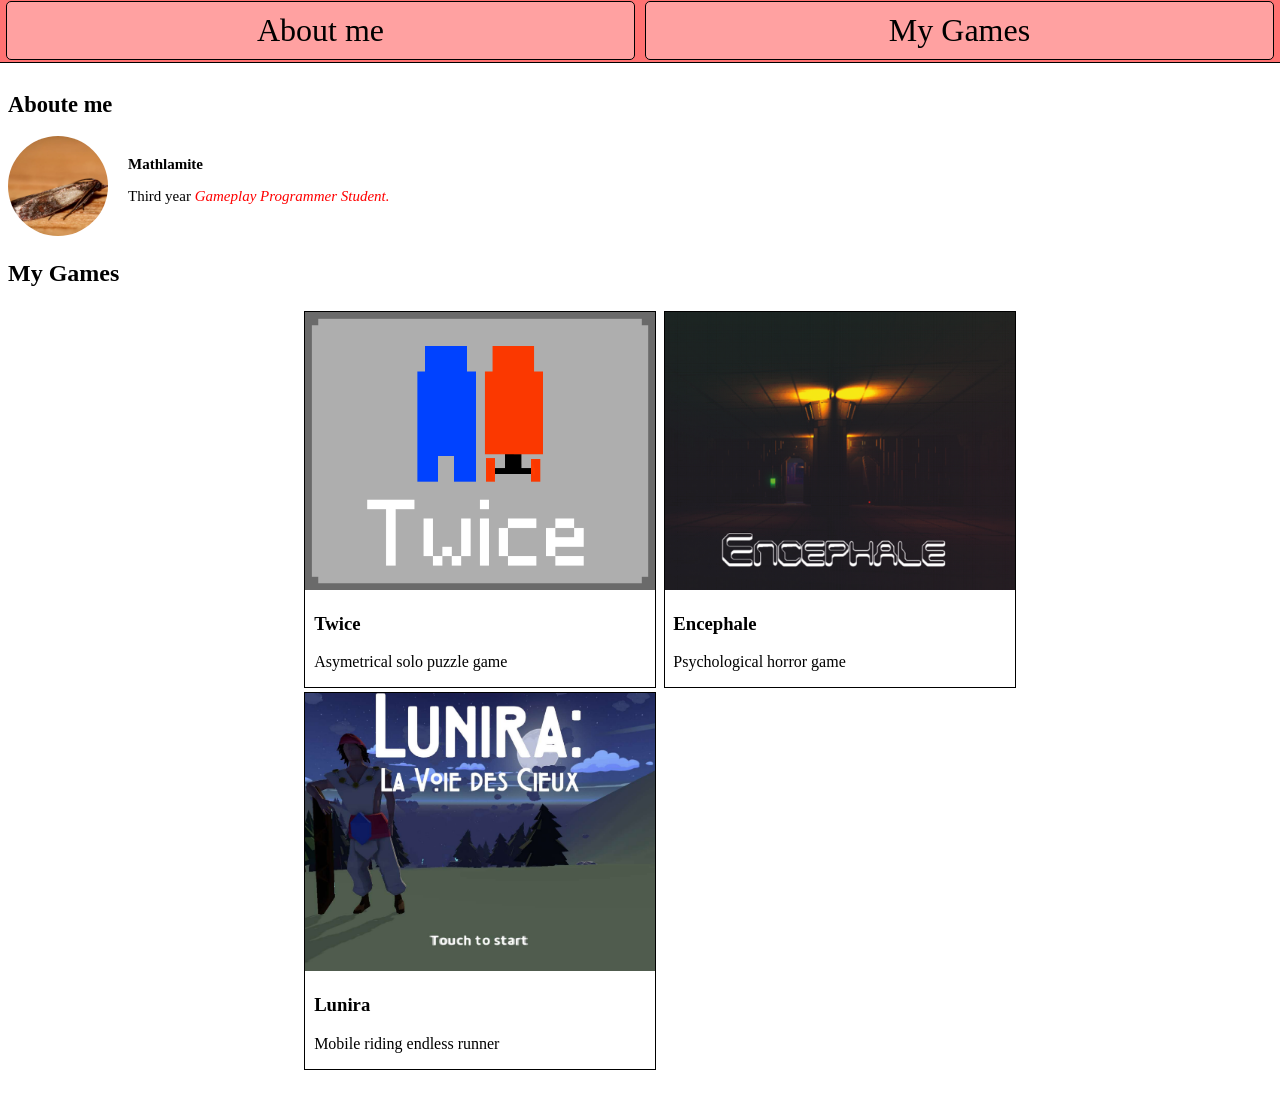
==== HTML/index.html @ 5e0c4f07 "Publish" ====
<!DOCTYPE html>
<html lang="en">
<head>
    <meta charset="UTF-8">
    <meta name="viewport" content="width=device-width, initial-scale=1.0">
    <title>Mathieu Peres</title>
</head>
<body>
    <nav class="menu">
        <ul>
            <li><a href="#section-aboutme">About me</a></li>
            <li><a href="#section-mygames">My Games</a></li>
        </ul>
    </nav>
    
    <nav class="aboutme">
        <h2 id="section-aboutme">Aboute me</h2>
        <img src="Images/pp.png" alt="Profile Picture">
        <p class="username">Mathlamite</p>
        <p>Third year <em>Gameplay Programmer Student.</em></p>    
    </nav>

    <nav class="mygames">
        <h2 id="section-mygames">My Games</h2>
        <ol>
            <ul>
                <li>
                    <img src="Images/Twice.png" alt="Twice">
                    <h3>Twice</h3>
                    <p class="description">Asymetrical solo puzzle game</p>
                </li>
                <li>
                    <img src="Images/Lunira.png" alt="Twice">
                    <h3>Lunira</h3>
                    <p class="description">Mobile riding endless runner</p>
                </li>
            </ul>
            <ul>
                <li>
                    <img src="Images/Encephale.png" alt="Encephale">
                    <h3>Encephale</h3>
                    <p class="description">Psychological horror game</p>
                </li>
            </ul>
        </ol>
    </nav>
</body>
<style>
    .aboutme {
        padding: 20px 0px;
    }
    .menu {
        margin: 0px;
        padding: 0px;
    }
    .menu ul {
        border: 1px solid black;
        list-style: none;
        display: flex;
        padding: 2px;
        background-color: rgb(255, 114, 114);
        margin: -10px;
    }
    .menu li {
        border: 1px solid black;
        border-radius: 5px;
        padding: 10px 20px;
        font-size: xx-large;
        background-color: rgb(255, 161, 161);
        margin: 0px 5px;
        width: 100%;
    }
    .menu li a {
        color: black;
        text-align: center;
        text-decoration: none;
        display: block;
        width: 100%;  
        height: 100%;
        box-sizing: border-box;
    }

    .aboutme img {
        width: 100px;
        border-radius: 50px;
        float: left;
        margin-right: 20px  ;
    }
    .username {
        font-weight: bold; 
        padding-top: 20px;
    }
    .aboutme {
        font-size: 15px;
    }
    em {
        color: red;
    }
    h1 {
        text-align: center;
    }
    .mygames ol {
        display: flex;
        margin-left: 20%;
        margin-right: 20%;
    }
    .mygames ul {
        padding: 0.5%;
        width: 100%;
    }
    .mygames li {
        border: 1px solid black;
        list-style: none;
        margin-bottom: 1%;
    }
    .mygames img {
        width: 100%;
    }
    .mygames p {
        padding-left: 2.5%;
    }
    .mygames h3 {
        padding-left: 2.5%;
        padding-bottom: 0%;
    }
</style>
</html>
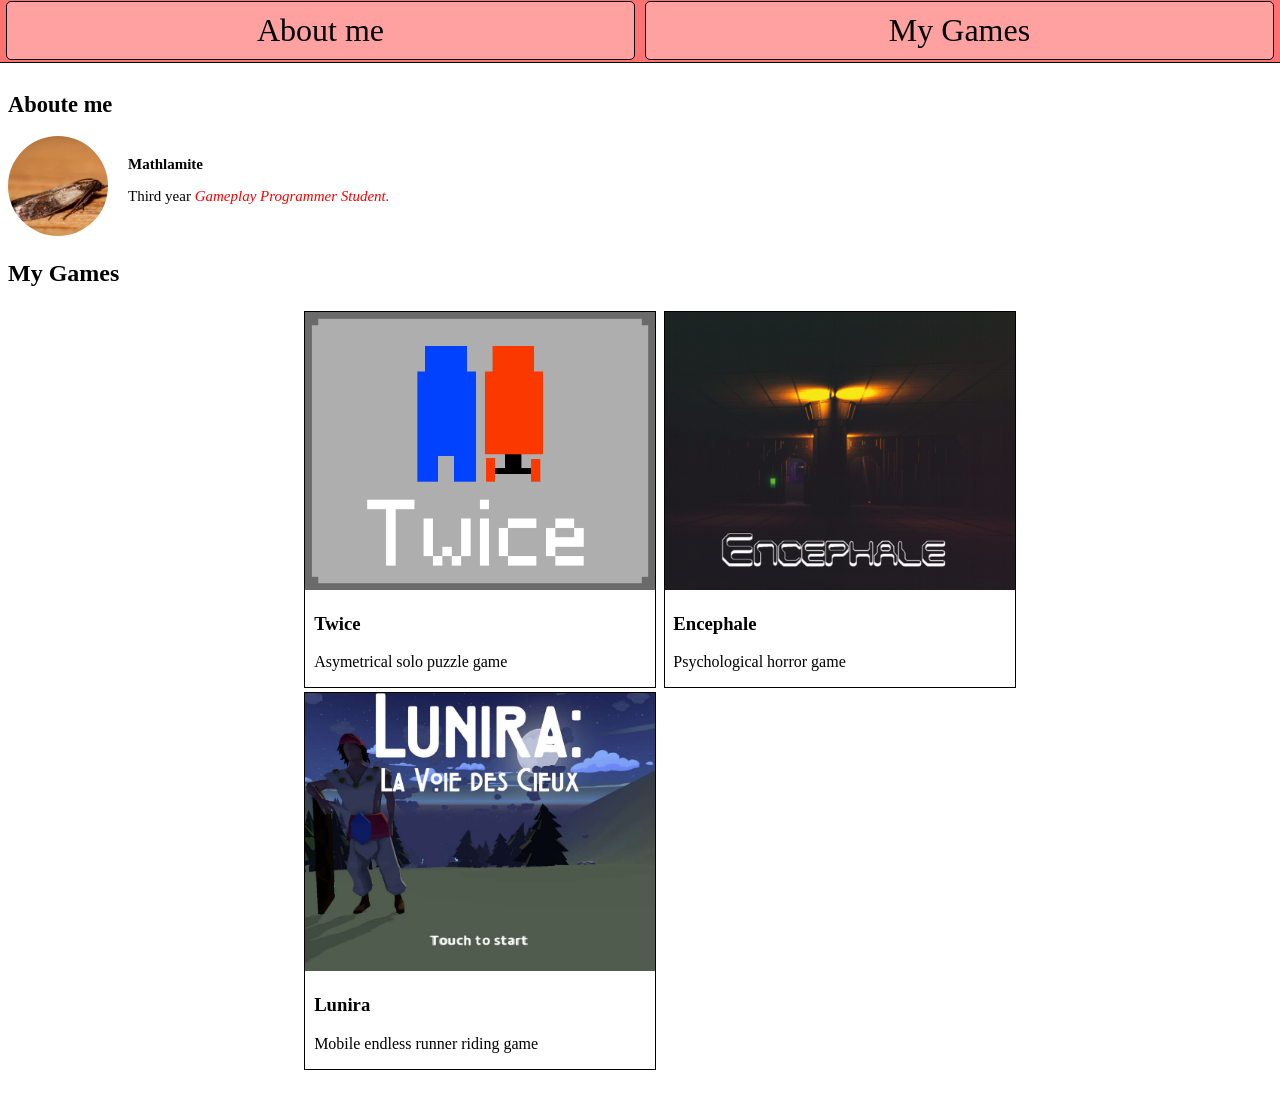
==== commit 6f779617: "changing lunira's description" ====
--- a/HTML/index.html
+++ b/HTML/index.html
@@ -32,7 +32,7 @@
                 <li>
                     <img src="Images/Lunira.png" alt="Twice">
                     <h3>Lunira</h3>
-                    <p class="description">Mobile riding endless runner</p>
+                    <p class="description">Mobile endless runner riding  game</p>
                 </li>
             </ul>
             <ul>
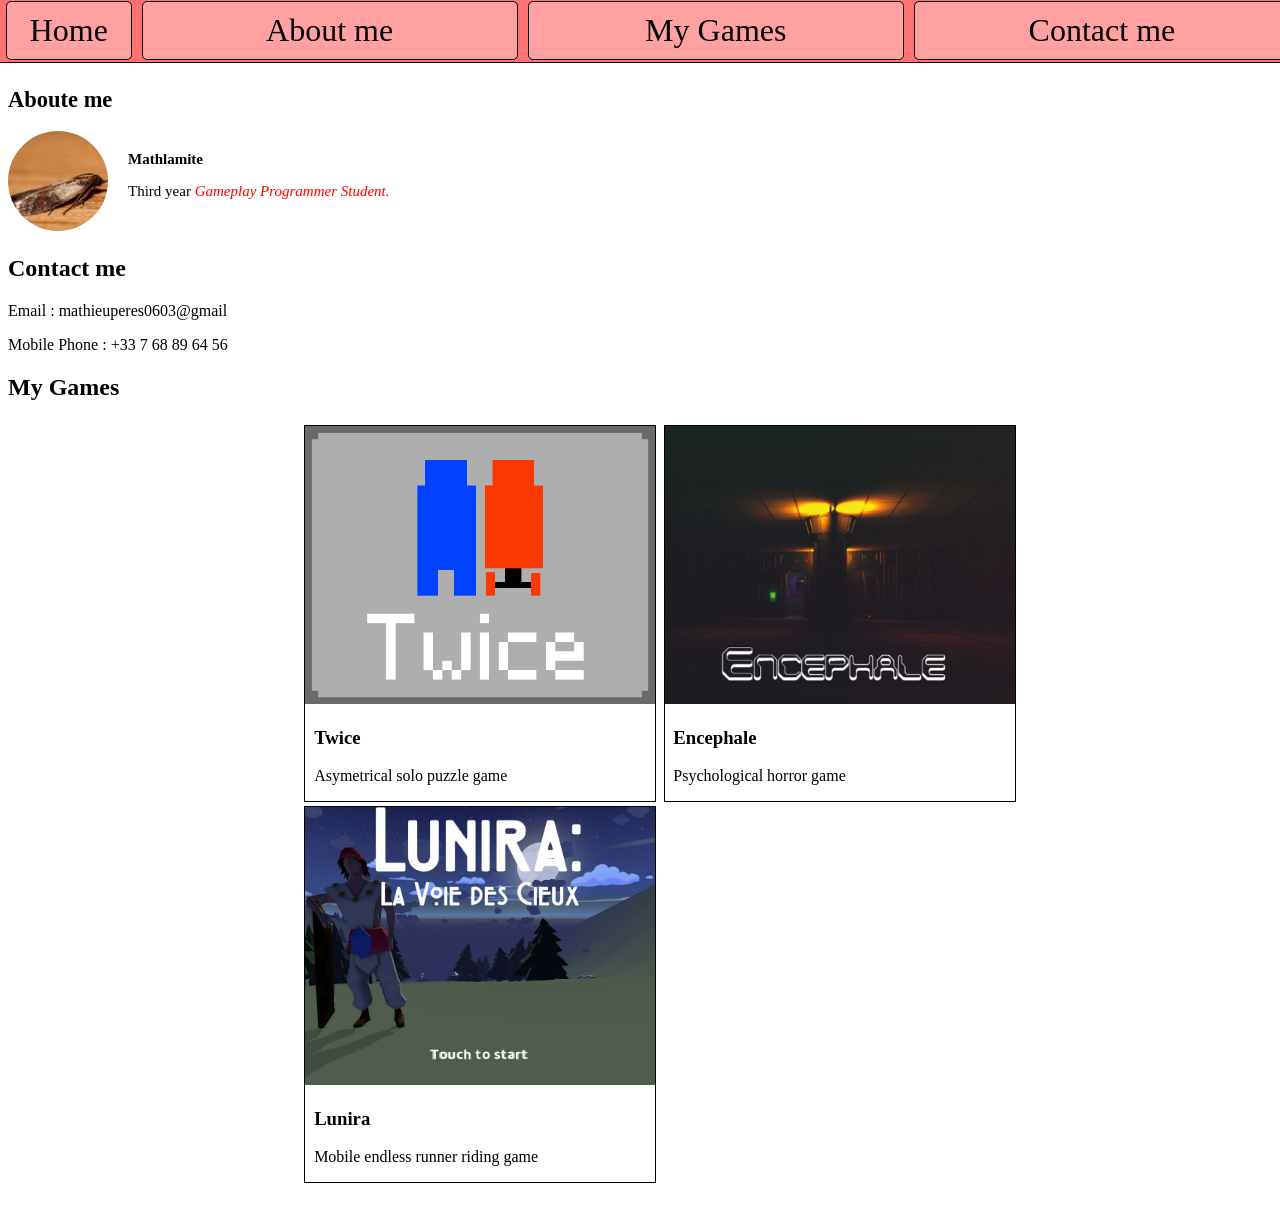
==== commit 75193bb6: "Fixed button bar + contact me" ====
--- a/HTML/index.html
+++ b/HTML/index.html
@@ -7,9 +7,11 @@
 </head>
 <body>
     <nav class="menu">
-        <ul>
-            <li><a href="#section-aboutme">About me</a></li>
-            <li><a href="#section-mygames">My Games</a></li>
+        <ul class="buttons">
+            <li class="homebutton"><a href="#">Home</a></li>
+            <li class="otherbutton"><a href="#section-aboutme">About me</a></li>
+            <li class="otherbutton"><a href="#section-mygames">My Games</a></li>
+            <li class="otherbutton"><a href="#section-contactme">Contact me</a></li>
         </ul>
     </nav>
     
@@ -18,6 +20,12 @@
         <img src="Images/pp.png" alt="Profile Picture">
         <p class="username">Mathlamite</p>
         <p>Third year <em>Gameplay Programmer Student.</em></p>    
+    </nav>
+
+    <nav class="contactme">
+        <h2 id="section-contactme">Contact me</h2>
+        <p>Email : mathieuperes0603@gmail</p>
+        <p>Mobile Phone : +33 7 68 89 64 56</p>
     </nav>
 
     <nav class="mygames">
@@ -49,9 +57,10 @@
     .aboutme {
         padding: 20px 0px;
     }
+
     .menu {
-        margin: 0px;
-        padding: 0px;
+        width: 100%;
+        position: fixed;
     }
     .menu ul {
         border: 1px solid black;
@@ -61,15 +70,25 @@
         background-color: rgb(255, 114, 114);
         margin: -10px;
     }
-    .menu li {
+
+    .buttons li{
         border: 1px solid black;
         border-radius: 5px;
         padding: 10px 20px;
         font-size: xx-large;
         background-color: rgb(255, 161, 161);
         margin: 0px 5px;
+    }
+    .buttons li a {
+        align-items: center;
+    }
+    .homebutton {
+        width: 25%;
+    }
+    .otherbutton{
         width: 100%;
     }
+
     .menu li a {
         color: black;
         text-align: center;
@@ -92,6 +111,7 @@
     }
     .aboutme {
         font-size: 15px;
+        padding-top: 60px; 
     }
     em {
         color: red;
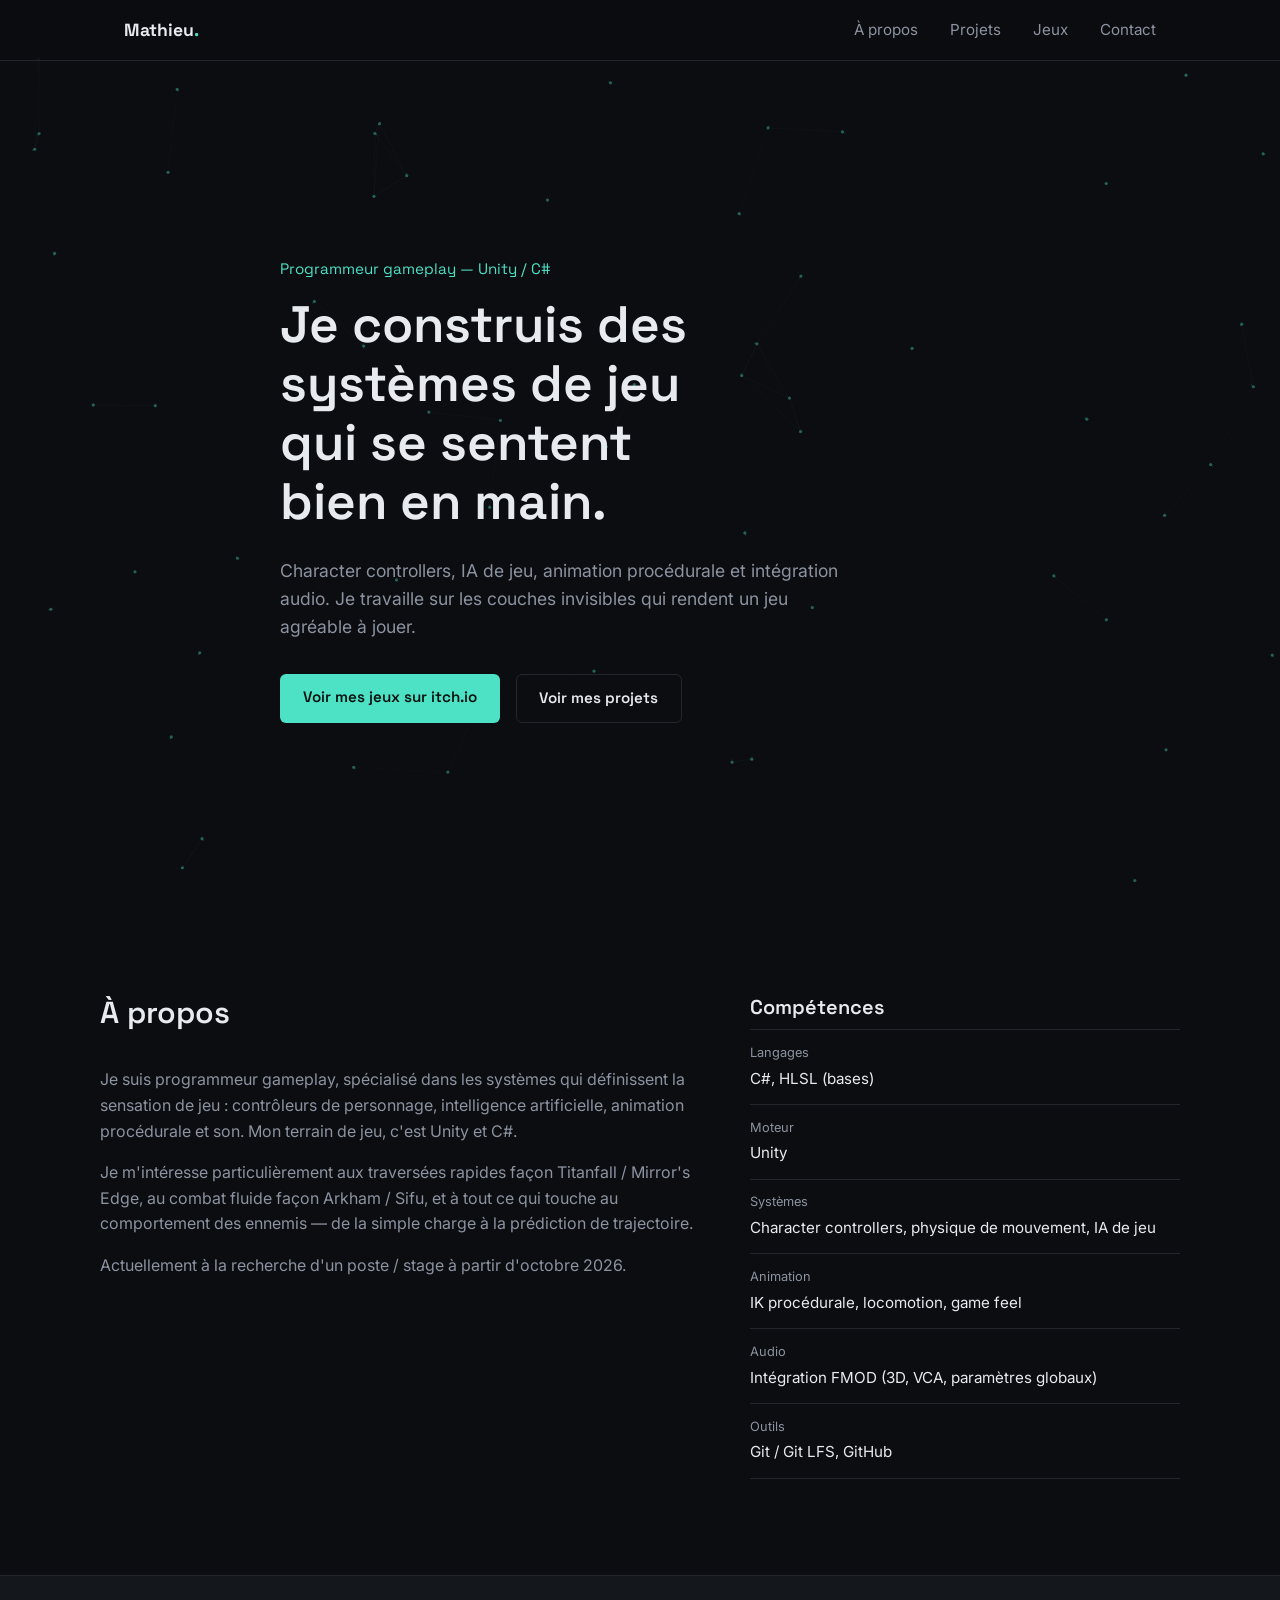
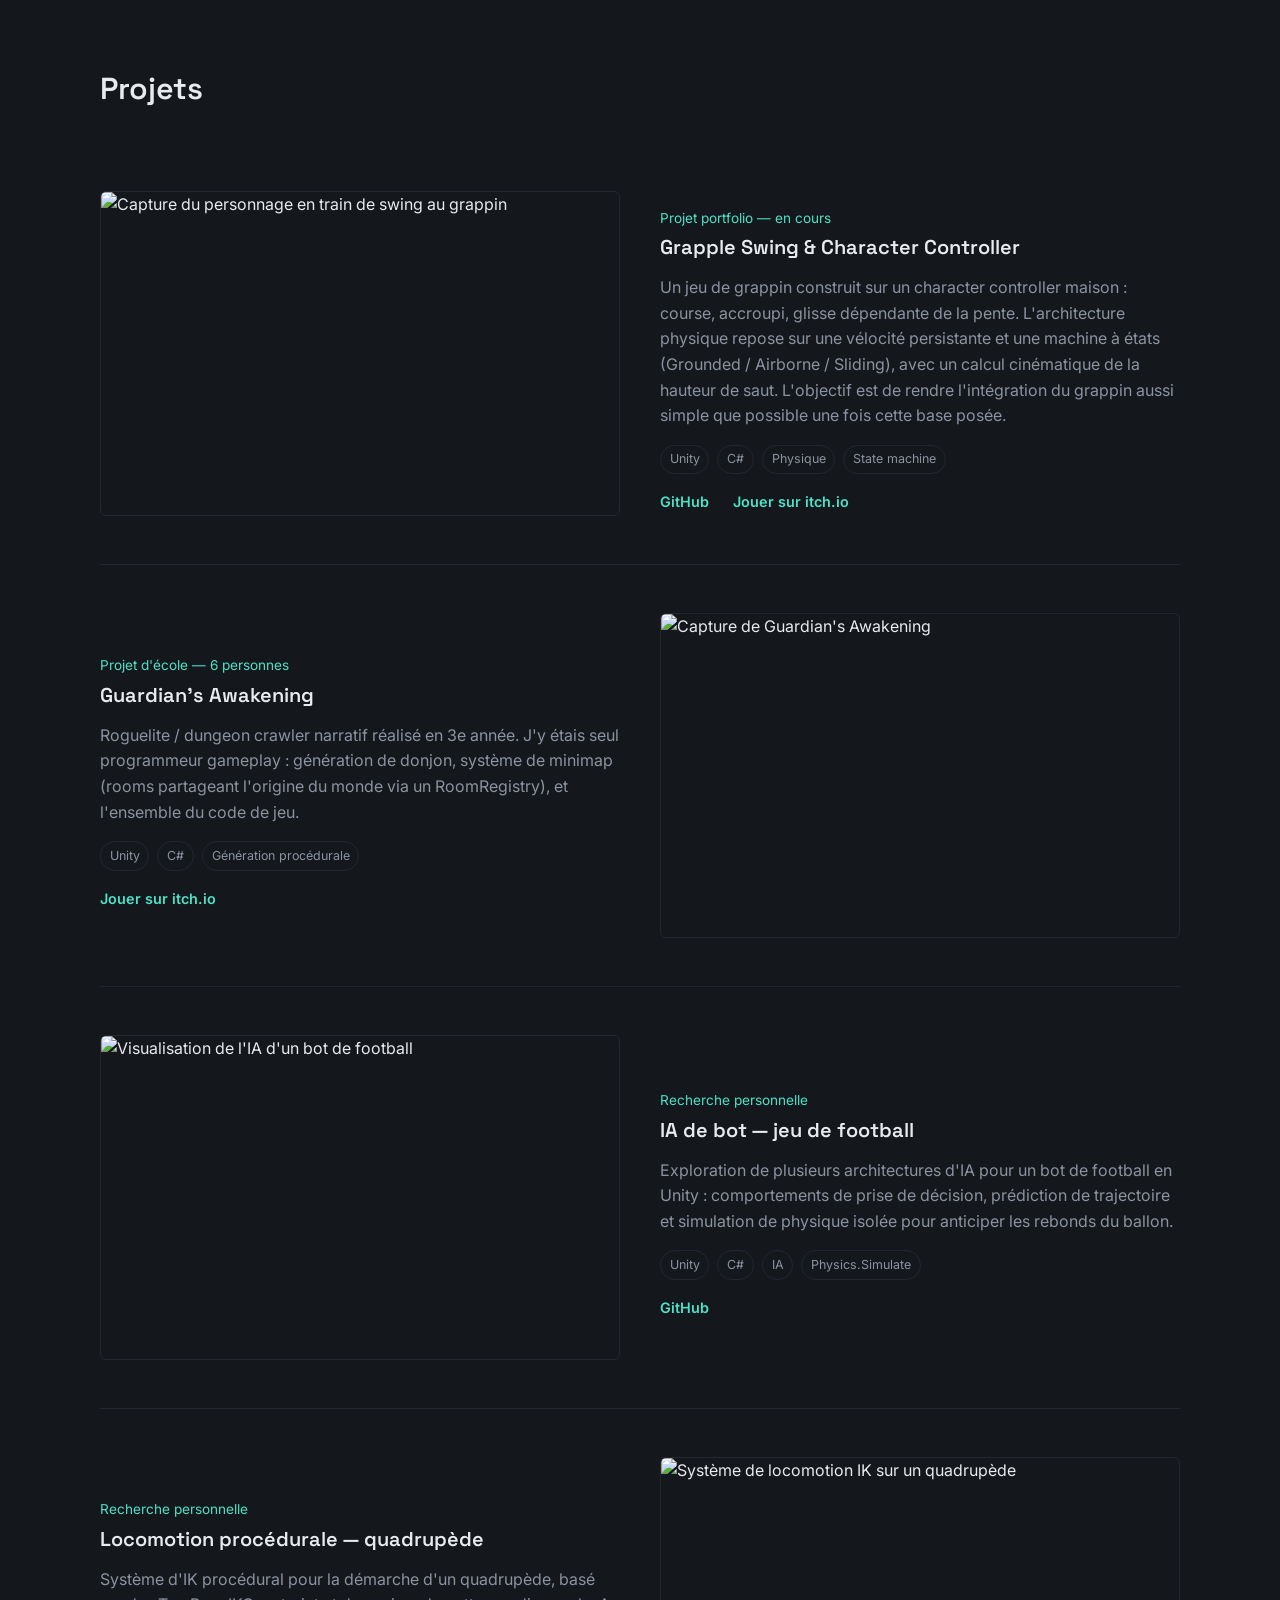
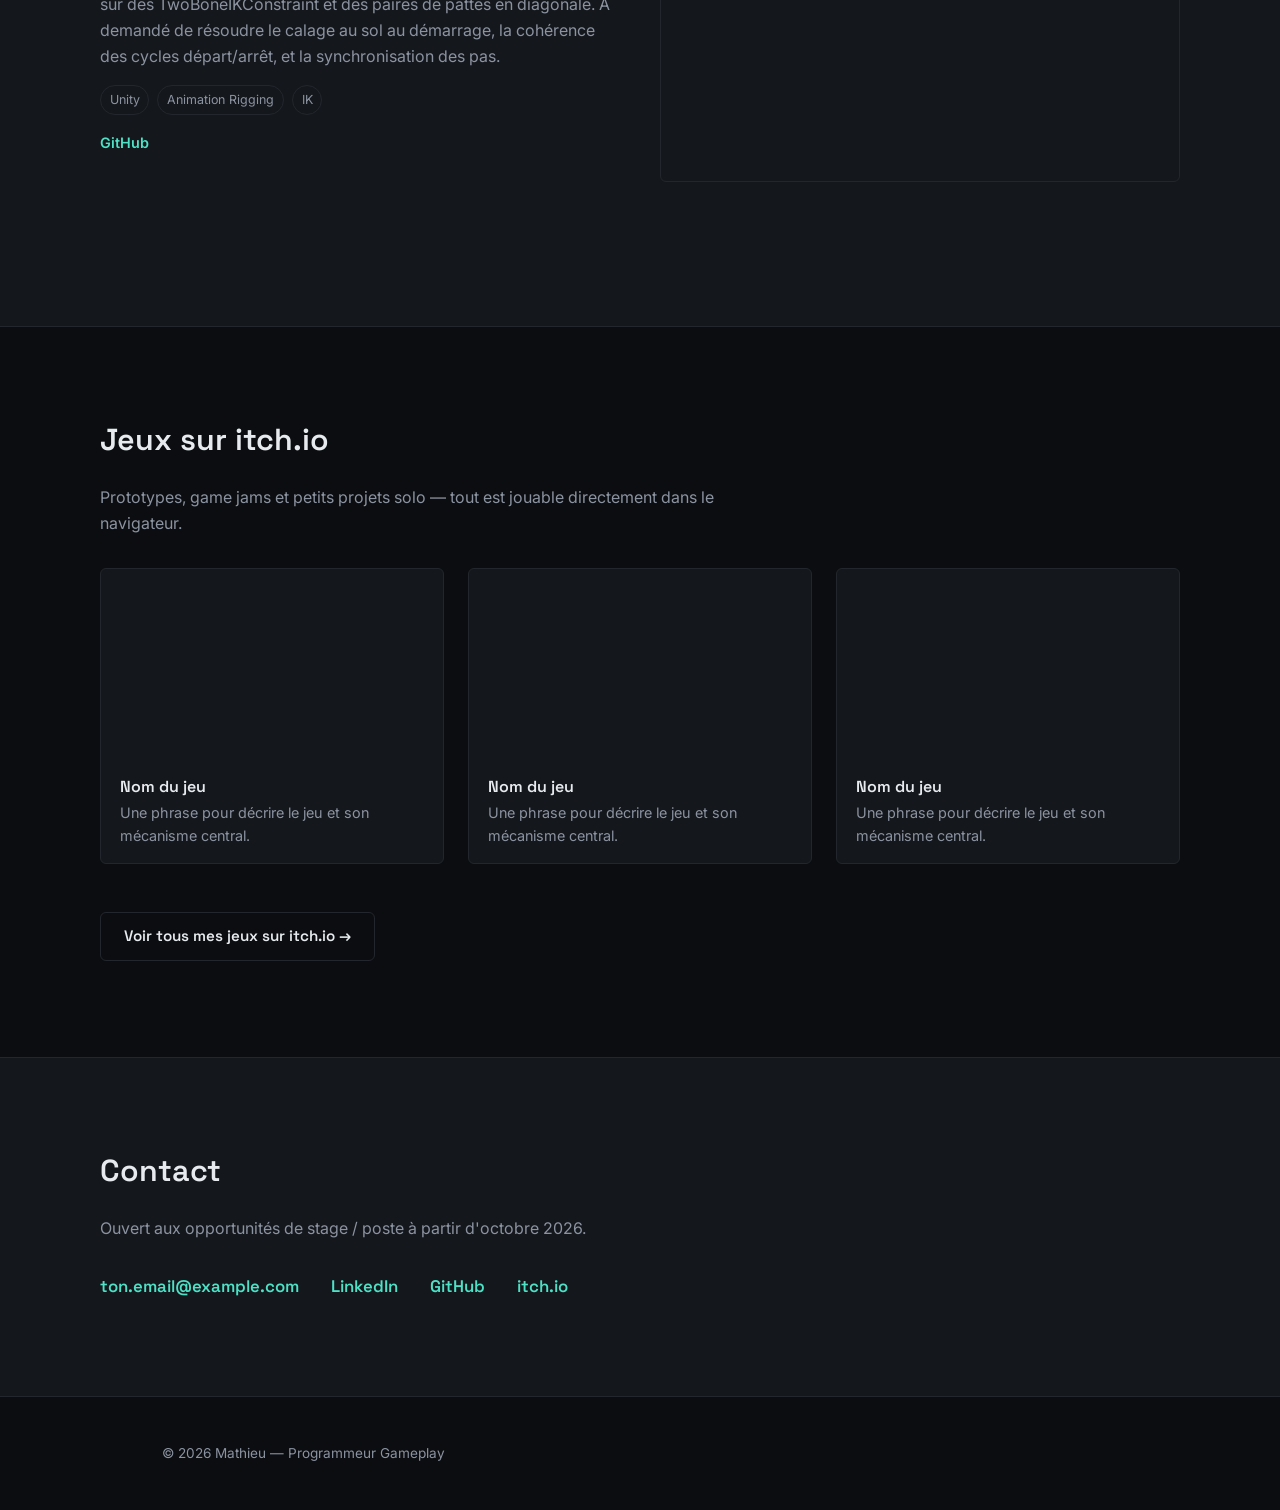
==== commit 63d6fa0e: "s" ====
--- a/HTML/index.html
+++ b/HTML/index.html
@@ -1,147 +1,254 @@
 <!DOCTYPE html>
-<html lang="en">
+<html lang="fr">
 <head>
-    <meta charset="UTF-8">
-    <meta name="viewport" content="width=device-width, initial-scale=1.0">
-    <title>Mathieu Peres</title>
+<meta charset="UTF-8">
+<meta name="viewport" content="width=device-width, initial-scale=1.0">
+<title>Mathieu — Programmeur Gameplay</title>
+<meta name="description" content="Portfolio de Mathieu, programmeur gameplay Unity/C# — character controllers, IA de jeu, animation procédurale et audio.">
+<link rel="preconnect" href="https://fonts.googleapis.com">
+<link rel="preconnect" href="https://fonts.gstatic.com" crossorigin>
+<link href="https://fonts.googleapis.com/css2?family=Space+Grotesk:wght@500;600;700&family=Inter:wght@400;500;600&display=swap" rel="stylesheet">
+<link rel="stylesheet" href="style.css">
 </head>
 <body>
-    <nav class="menu">
-        <ul class="buttons">
-            <li class="homebutton"><a href="#">Home</a></li>
-            <li class="otherbutton"><a href="#section-aboutme">About me</a></li>
-            <li class="otherbutton"><a href="#section-mygames">My Games</a></li>
-            <li class="otherbutton"><a href="#section-contactme">Contact me</a></li>
+
+<!-- ============ HEADER / NAV ============ -->
+<header class="site-header">
+  <div class="header-inner">
+    <a href="#top" class="logo">Mathieu<span class="dot">.</span></a>
+
+    <nav class="main-nav" id="main-nav">
+      <a href="#apropos">À propos</a>
+      <a href="#projets">Projets</a>
+      <a href="#itch">Jeux</a>
+      <a href="#contact">Contact</a>
+    </nav>
+
+    <button class="nav-toggle" id="nav-toggle" aria-label="Ouvrir le menu" aria-expanded="false">
+      <span></span><span></span><span></span>
+    </button>
+  </div>
+</header>
+
+<main id="top">
+
+  <!-- ============ HERO ============ -->
+  <section class="hero">
+    <canvas id="hero-canvas" aria-hidden="true"></canvas>
+    <div class="hero-content">
+      <p class="hero-kicker">Programmeur gameplay — Unity / C#</p>
+      <h1 class="hero-title">Je construis des systèmes de jeu qui se sentent bien en main.</h1>
+      <p class="hero-lead">
+        Character controllers, IA de jeu, animation procédurale et intégration audio.
+        Je travaille sur les couches invisibles qui rendent un jeu agréable à jouer.
+      </p>
+      <div class="hero-actions">
+        <!-- TODO: remplace par ton lien itch.io -->
+        <a class="btn btn-primary" href="https://TON-PSEUDO.itch.io" target="_blank" rel="noopener">Voir mes jeux sur itch.io</a>
+        <a class="btn btn-ghost" href="#projets">Voir mes projets</a>
+      </div>
+    </div>
+  </section>
+
+  <!-- ============ À PROPOS ============ -->
+  <section class="section" id="apropos">
+    <div class="section-inner about-grid">
+      <div class="about-text">
+        <h2>À propos</h2>
+        <p>
+          Je suis programmeur gameplay, spécialisé dans les systèmes qui définissent la sensation
+          de jeu : contrôleurs de personnage, intelligence artificielle, animation procédurale
+          et son. Mon terrain de jeu, c'est Unity et C#.
+        </p>
+        <p>
+          Je m'intéresse particulièrement aux traversées rapides façon Titanfall / Mirror's Edge,
+          au combat fluide façon Arkham / Sifu, et à tout ce qui touche au comportement des
+          ennemis — de la simple charge à la prédiction de trajectoire.
+        </p>
+        <p>
+          <!-- TODO: ajuste selon ta situation actuelle (stage, dispo, etc.) -->
+          Actuellement à la recherche d'un poste / stage à partir d'octobre 2026.
+        </p>
+      </div>
+
+      <div class="about-skills">
+        <h3>Compétences</h3>
+        <ul class="skill-list">
+          <li><span>Langages</span>C#, HLSL (bases)</li>
+          <li><span>Moteur</span>Unity</li>
+          <li><span>Systèmes</span>Character controllers, physique de mouvement, IA de jeu</li>
+          <li><span>Animation</span>IK procédurale, locomotion, game feel</li>
+          <li><span>Audio</span>Intégration FMOD (3D, VCA, paramètres globaux)</li>
+          <li><span>Outils</span>Git / Git LFS, GitHub</li>
         </ul>
-    </nav>
-    
-    <nav class="aboutme">
-        <h2 id="section-aboutme">Aboute me</h2>
-        <img src="Images/pp.png" alt="Profile Picture">
-        <p class="username">Mathlamite</p>
-        <p>Third year <em>Gameplay Programmer Student.</em></p>    
-    </nav>
-
-    <nav class="contactme">
-        <h2 id="section-contactme">Contact me</h2>
-        <p>Email : mathieuperes0603@gmail</p>
-        <p>Mobile Phone : +33 7 68 89 64 56</p>
-    </nav>
-
-    <nav class="mygames">
-        <h2 id="section-mygames">My Games</h2>
-        <ol>
-            <ul>
-                <li>
-                    <img src="Images/Twice.png" alt="Twice">
-                    <h3>Twice</h3>
-                    <p class="description">Asymetrical solo puzzle game</p>
-                </li>
-                <li>
-                    <img src="Images/Lunira.png" alt="Twice">
-                    <h3>Lunira</h3>
-                    <p class="description">Mobile endless runner riding  game</p>
-                </li>
-            </ul>
-            <ul>
-                <li>
-                    <img src="Images/Encephale.png" alt="Encephale">
-                    <h3>Encephale</h3>
-                    <p class="description">Psychological horror game</p>
-                </li>
-            </ul>
-        </ol>
-    </nav>
+      </div>
+    </div>
+  </section>
+
+  <!-- ============ PROJETS DÉTAILLÉS ============ -->
+  <section class="section section-alt" id="projets">
+    <div class="section-inner">
+      <h2>Projets</h2>
+
+      <!-- PROJET 1 -->
+      <article class="project">
+        <div class="project-media">
+          <!-- TODO: remplace par un gif/screenshot du grapple swing -->
+          <img src="images/projet-grapple.jpg" alt="Capture du personnage en train de swing au grappin" loading="lazy">
+        </div>
+        <div class="project-body">
+          <p class="project-tag">Projet portfolio — en cours</p>
+          <h3>Grapple Swing & Character Controller</h3>
+          <p>
+            Un jeu de grappin construit sur un character controller maison : course, accroupi,
+            glisse dépendante de la pente. L'architecture physique repose sur une vélocité
+            persistante et une machine à états (Grounded / Airborne / Sliding), avec un calcul
+            cinématique de la hauteur de saut. L'objectif est de rendre l'intégration du grappin
+            aussi simple que possible une fois cette base posée.
+          </p>
+          <div class="project-tech">
+            <span>Unity</span><span>C#</span><span>Physique</span><span>State machine</span>
+          </div>
+          <div class="project-links">
+            <!-- TODO: liens réels -->
+            <a href="#" target="_blank" rel="noopener">GitHub</a>
+            <a href="#" target="_blank" rel="noopener">Jouer sur itch.io</a>
+          </div>
+        </div>
+      </article>
+
+      <!-- PROJET 2 -->
+      <article class="project project-reverse">
+        <div class="project-media">
+          <img src="images/projet-guardians.jpg" alt="Capture de Guardian's Awakening" loading="lazy">
+        </div>
+        <div class="project-body">
+          <p class="project-tag">Projet d'école — 6 personnes</p>
+          <h3>Guardian's Awakening</h3>
+          <p>
+            Roguelite / dungeon crawler narratif réalisé en 3e année. J'y étais seul programmeur
+            gameplay : génération de donjon, système de minimap (rooms partageant l'origine du
+            monde via un RoomRegistry), et l'ensemble du code de jeu.
+          </p>
+          <div class="project-tech">
+            <span>Unity</span><span>C#</span><span>Génération procédurale</span>
+          </div>
+          <div class="project-links">
+            <a href="#" target="_blank" rel="noopener">Jouer sur itch.io</a>
+          </div>
+        </div>
+      </article>
+
+      <!-- PROJET 3 -->
+      <article class="project">
+        <div class="project-media">
+          <img src="images/projet-ia-foot.jpg" alt="Visualisation de l'IA d'un bot de football" loading="lazy">
+        </div>
+        <div class="project-body">
+          <p class="project-tag">Recherche personnelle</p>
+          <h3>IA de bot — jeu de football</h3>
+          <p>
+            Exploration de plusieurs architectures d'IA pour un bot de football en Unity :
+            comportements de prise de décision, prédiction de trajectoire et simulation de
+            physique isolée pour anticiper les rebonds du ballon.
+          </p>
+          <div class="project-tech">
+            <span>Unity</span><span>C#</span><span>IA</span><span>Physics.Simulate</span>
+          </div>
+          <div class="project-links">
+            <a href="#" target="_blank" rel="noopener">GitHub</a>
+          </div>
+        </div>
+      </article>
+
+      <!-- PROJET 4 -->
+      <article class="project project-reverse">
+        <div class="project-media">
+          <img src="images/projet-ik.jpg" alt="Système de locomotion IK sur un quadrupède" loading="lazy">
+        </div>
+        <div class="project-body">
+          <p class="project-tag">Recherche personnelle</p>
+          <h3>Locomotion procédurale — quadrupède</h3>
+          <p>
+            Système d'IK procédural pour la démarche d'un quadrupède, basé sur des
+            TwoBoneIKConstraint et des paires de pattes en diagonale. A demandé de résoudre le
+            calage au sol au démarrage, la cohérence des cycles départ/arrêt, et la
+            synchronisation des pas.
+          </p>
+          <div class="project-tech">
+            <span>Unity</span><span>Animation Rigging</span><span>IK</span>
+          </div>
+          <div class="project-links">
+            <a href="#" target="_blank" rel="noopener">GitHub</a>
+          </div>
+        </div>
+      </article>
+
+    </div>
+  </section>
+
+  <!-- ============ JEUX ITCH.IO ============ -->
+  <section class="section" id="itch">
+    <div class="section-inner">
+      <h2>Jeux sur itch.io</h2>
+      <p class="section-lead">
+        Prototypes, game jams et petits projets solo — tout est jouable directement dans le navigateur.
+      </p>
+
+      <div class="itch-grid">
+        <!-- TODO: dupliquer ce bloc pour chaque jeu, remplacer image/titre/lien -->
+        <a class="itch-card" href="https://TON-PSEUDO.itch.io/jeu-1" target="_blank" rel="noopener">
+          <img src="images/itch-jeu-1.jpg" alt="" loading="lazy">
+          <div class="itch-card-body">
+            <h3>Nom du jeu</h3>
+            <p>Une phrase pour décrire le jeu et son mécanisme central.</p>
+          </div>
+        </a>
+
+        <a class="itch-card" href="https://TON-PSEUDO.itch.io/jeu-2" target="_blank" rel="noopener">
+          <img src="images/itch-jeu-2.jpg" alt="" loading="lazy">
+          <div class="itch-card-body">
+            <h3>Nom du jeu</h3>
+            <p>Une phrase pour décrire le jeu et son mécanisme central.</p>
+          </div>
+        </a>
+
+        <a class="itch-card" href="https://TON-PSEUDO.itch.io/jeu-3" target="_blank" rel="noopener">
+          <img src="images/itch-jeu-3.jpg" alt="" loading="lazy">
+          <div class="itch-card-body">
+            <h3>Nom du jeu</h3>
+            <p>Une phrase pour décrire le jeu et son mécanisme central.</p>
+          </div>
+        </a>
+      </div>
+
+      <a class="btn btn-ghost itch-see-all" href="https://TON-PSEUDO.itch.io" target="_blank" rel="noopener">
+        Voir tous mes jeux sur itch.io →
+      </a>
+    </div>
+  </section>
+
+  <!-- ============ CONTACT ============ -->
+  <section class="section section-alt" id="contact">
+    <div class="section-inner contact-inner">
+      <h2>Contact</h2>
+      <p class="section-lead">Ouvert aux opportunités de stage / poste à partir d'octobre 2026.</p>
+      <div class="contact-links">
+        <!-- TODO: remplace par tes vraies infos -->
+        <a href="mailto:ton.email@example.com">ton.email@example.com</a>
+        <a href="https://linkedin.com/in/ton-profil" target="_blank" rel="noopener">LinkedIn</a>
+        <a href="https://github.com/ton-pseudo" target="_blank" rel="noopener">GitHub</a>
+        <a href="https://TON-PSEUDO.itch.io" target="_blank" rel="noopener">itch.io</a>
+      </div>
+    </div>
+  </section>
+
+</main>
+
+<footer class="site-footer">
+  <p>&copy; <span id="year"></span> Mathieu — Programmeur Gameplay</p>
+</footer>
+
+<script src="script.js"></script>
 </body>
-<style>
-    .aboutme {
-        padding: 20px 0px;
-    }
-
-    .menu {
-        width: 100%;
-        position: fixed;
-    }
-    .menu ul {
-        border: 1px solid black;
-        list-style: none;
-        display: flex;
-        padding: 2px;
-        background-color: rgb(255, 114, 114);
-        margin: -10px;
-    }
-
-    .buttons li{
-        border: 1px solid black;
-        border-radius: 5px;
-        padding: 10px 20px;
-        font-size: xx-large;
-        background-color: rgb(255, 161, 161);
-        margin: 0px 5px;
-    }
-    .buttons li a {
-        align-items: center;
-    }
-    .homebutton {
-        width: 25%;
-    }
-    .otherbutton{
-        width: 100%;
-    }
-
-    .menu li a {
-        color: black;
-        text-align: center;
-        text-decoration: none;
-        display: block;
-        width: 100%;  
-        height: 100%;
-        box-sizing: border-box;
-    }
-
-    .aboutme img {
-        width: 100px;
-        border-radius: 50px;
-        float: left;
-        margin-right: 20px  ;
-    }
-    .username {
-        font-weight: bold; 
-        padding-top: 20px;
-    }
-    .aboutme {
-        font-size: 15px;
-        padding-top: 60px; 
-    }
-    em {
-        color: red;
-    }
-    h1 {
-        text-align: center;
-    }
-    .mygames ol {
-        display: flex;
-        margin-left: 20%;
-        margin-right: 20%;
-    }
-    .mygames ul {
-        padding: 0.5%;
-        width: 100%;
-    }
-    .mygames li {
-        border: 1px solid black;
-        list-style: none;
-        margin-bottom: 1%;
-    }
-    .mygames img {
-        width: 100%;
-    }
-    .mygames p {
-        padding-left: 2.5%;
-    }
-    .mygames h3 {
-        padding-left: 2.5%;
-        padding-bottom: 0%;
-    }
-</style>
-</html>+</html>
--- a/HTML/style.css
+++ b/HTML/style.css
@@ -0,0 +1,335 @@
+/* ============================================================
+   TOKENS
+   ============================================================ */
+:root {
+  --bg:        #0B0D10;
+  --surface:   #14171C;
+  --border:    #23272D;
+  --text:      #E7EAEE;
+  --text-muted:#8B93A1;
+  --accent:    #4DE1C6;   /* couleur "vecteur de vélocité" — signature du site */
+  --accent-dim: rgba(77, 225, 198, 0.12);
+
+  --font-display: "Space Grotesk", sans-serif;
+  --font-body: "Inter", sans-serif;
+
+  --max-width: 1080px;
+  --radius: 6px;
+}
+
+* { box-sizing: border-box; }
+
+html {
+  scroll-behavior: smooth;
+}
+
+@media (prefers-reduced-motion: reduce) {
+  html { scroll-behavior: auto; }
+  * { animation: none !important; transition: none !important; }
+}
+
+body {
+  margin: 0;
+  background: var(--bg);
+  color: var(--text);
+  font-family: var(--font-body);
+  font-size: 16px;
+  line-height: 1.6;
+  -webkit-font-smoothing: antialiased;
+}
+
+h1, h2, h3 {
+  font-family: var(--font-display);
+  font-weight: 600;
+  line-height: 1.15;
+  margin: 0 0 0.5em;
+  color: var(--text);
+}
+
+h2 { font-size: 1.9rem; margin-bottom: 1.2em; }
+h3 { font-size: 1.25rem; }
+
+p { color: var(--text-muted); max-width: 62ch; }
+
+a {
+  color: var(--accent);
+  text-decoration: none;
+}
+
+img { max-width: 100%; display: block; border-radius: var(--radius); }
+
+/* ============================================================
+   LAYOUT HELPERS
+   ============================================================ */
+.section { padding: 6rem 1.5rem; }
+.section-alt { background: var(--surface); border-top: 1px solid var(--border); border-bottom: 1px solid var(--border); }
+.section-inner { max-width: var(--max-width); margin: 0 auto; }
+.section-lead { margin-top: -0.6em; margin-bottom: 2em; }
+
+.btn {
+  display: inline-block;
+  padding: 0.75em 1.5em;
+  border-radius: var(--radius);
+  font-family: var(--font-display);
+  font-weight: 600;
+  font-size: 0.95rem;
+  transition: background 0.15s ease, border-color 0.15s ease, color 0.15s ease;
+}
+.btn-primary {
+  background: var(--accent);
+  color: #06110E;
+}
+.btn-primary:hover { background: #6EF0D9; }
+
+.btn-ghost {
+  border: 1px solid var(--border);
+  color: var(--text);
+}
+.btn-ghost:hover { border-color: var(--accent); color: var(--accent); }
+
+/* ============================================================
+   HEADER / NAV
+   ============================================================ */
+.site-header {
+  position: fixed;
+  top: 0; left: 0; right: 0;
+  z-index: 50;
+  background: rgba(11, 13, 16, 0.75);
+  backdrop-filter: blur(8px);
+  border-bottom: 1px solid var(--border);
+}
+
+.header-inner {
+  max-width: var(--max-width);
+  margin: 0 auto;
+  padding: 1rem 1.5rem;
+  display: flex;
+  align-items: center;
+  justify-content: space-between;
+}
+
+.logo {
+  font-family: var(--font-display);
+  font-weight: 700;
+  font-size: 1.1rem;
+  color: var(--text);
+}
+.logo .dot { color: var(--accent); }
+
+.main-nav { display: flex; gap: 2rem; }
+.main-nav a {
+  color: var(--text-muted);
+  font-size: 0.95rem;
+}
+.main-nav a:hover { color: var(--text); }
+
+.nav-toggle {
+  display: none;
+  flex-direction: column;
+  gap: 4px;
+  background: none;
+  border: none;
+  cursor: pointer;
+  padding: 0.4rem;
+}
+.nav-toggle span {
+  width: 22px; height: 2px;
+  background: var(--text);
+}
+
+@media (max-width: 720px) {
+  .main-nav {
+    position: absolute;
+    top: 100%; left: 0; right: 0;
+    background: var(--bg);
+    border-bottom: 1px solid var(--border);
+    flex-direction: column;
+    gap: 0;
+    display: none;
+  }
+  .main-nav.open { display: flex; }
+  .main-nav a { padding: 1rem 1.5rem; border-top: 1px solid var(--border); }
+  .nav-toggle { display: flex; }
+}
+
+/* ============================================================
+   HERO
+   ============================================================ */
+.hero {
+  position: relative;
+  min-height: 100vh;
+  display: flex;
+  align-items: center;
+  overflow: hidden;
+  padding: 8rem 1.5rem 4rem;
+}
+
+#hero-canvas {
+  position: absolute;
+  inset: 0;
+  width: 100%;
+  height: 100%;
+  opacity: 0.55;
+}
+
+.hero-content {
+  position: relative;
+  max-width: 720px;
+  margin: 0 auto;
+  text-align: left;
+  width: 100%;
+}
+
+.hero-kicker {
+  color: var(--accent);
+  font-family: var(--font-display);
+  font-size: 0.95rem;
+  margin-bottom: 1em;
+}
+
+.hero-title {
+  font-size: clamp(2rem, 5vw, 3.2rem);
+  max-width: 14ch;
+}
+
+.hero-lead { font-size: 1.1rem; max-width: 52ch; }
+
+.hero-actions {
+  margin-top: 2rem;
+  display: flex;
+  gap: 1rem;
+  flex-wrap: wrap;
+}
+
+/* ============================================================
+   À PROPOS
+   ============================================================ */
+.about-grid {
+  display: grid;
+  grid-template-columns: 1.4fr 1fr;
+  gap: 3rem;
+}
+
+@media (max-width: 800px) {
+  .about-grid { grid-template-columns: 1fr; }
+}
+
+.skill-list {
+  list-style: none;
+  margin: 0; padding: 0;
+  border-top: 1px solid var(--border);
+}
+.skill-list li {
+  padding: 0.85em 0;
+  border-bottom: 1px solid var(--border);
+  color: var(--text);
+  font-size: 0.95rem;
+}
+.skill-list li span {
+  display: block;
+  color: var(--text-muted);
+  font-size: 0.8rem;
+  margin-bottom: 0.25em;
+}
+
+/* ============================================================
+   PROJETS
+   ============================================================ */
+.project {
+  display: grid;
+  grid-template-columns: 1fr 1fr;
+  gap: 2.5rem;
+  align-items: center;
+  padding: 3rem 0;
+  border-bottom: 1px solid var(--border);
+}
+.project:last-child { border-bottom: none; }
+
+.project-reverse .project-media { order: 2; }
+.project-reverse .project-body { order: 1; }
+
+@media (max-width: 800px) {
+  .project, .project-reverse { grid-template-columns: 1fr; }
+  .project-reverse .project-media,
+  .project-reverse .project-body { order: initial; }
+}
+
+.project-media img {
+  aspect-ratio: 16 / 10;
+  object-fit: cover;
+  background: var(--surface);
+  border: 1px solid var(--border);
+}
+
+.project-tag {
+  color: var(--accent);
+  font-size: 0.85rem;
+  margin-bottom: 0.5em;
+}
+
+.project-tech {
+  display: flex;
+  flex-wrap: wrap;
+  gap: 0.5em;
+  margin: 1em 0;
+}
+.project-tech span {
+  font-size: 0.78rem;
+  padding: 0.3em 0.7em;
+  border: 1px solid var(--border);
+  border-radius: 999px;
+  color: var(--text-muted);
+}
+
+.project-links { display: flex; gap: 1.5em; margin-top: 0.5em; }
+.project-links a { font-weight: 600; font-size: 0.9rem; }
+.project-links a:hover { color: #6EF0D9; }
+
+/* ============================================================
+   JEUX ITCH.IO
+   ============================================================ */
+.itch-grid {
+  display: grid;
+  grid-template-columns: repeat(auto-fit, minmax(240px, 1fr));
+  gap: 1.5rem;
+  margin-bottom: 2.5rem;
+}
+
+.itch-card {
+  display: block;
+  background: var(--surface);
+  border: 1px solid var(--border);
+  border-radius: var(--radius);
+  overflow: hidden;
+  transition: border-color 0.15s ease;
+}
+.itch-card:hover { border-color: var(--accent); }
+.itch-card img { border-radius: 0; aspect-ratio: 16/9; object-fit: cover; }
+.itch-card-body { padding: 1rem 1.2rem; }
+.itch-card-body h3 { font-size: 1rem; margin-bottom: 0.3em; }
+.itch-card-body p { font-size: 0.9rem; margin: 0; }
+
+.itch-see-all { margin-top: 0.5rem; }
+
+/* ============================================================
+   CONTACT / FOOTER
+   ============================================================ */
+.contact-links {
+  display: flex;
+  gap: 2rem;
+  flex-wrap: wrap;
+  margin-top: 1.5rem;
+}
+.contact-links a {
+  font-family: var(--font-display);
+  font-weight: 600;
+  font-size: 1.05rem;
+}
+.contact-links a:hover { color: #6EF0D9; }
+
+.site-footer {
+  text-align: center;
+  padding: 2rem 1.5rem;
+  color: var(--text-muted);
+  font-size: 0.85rem;
+}
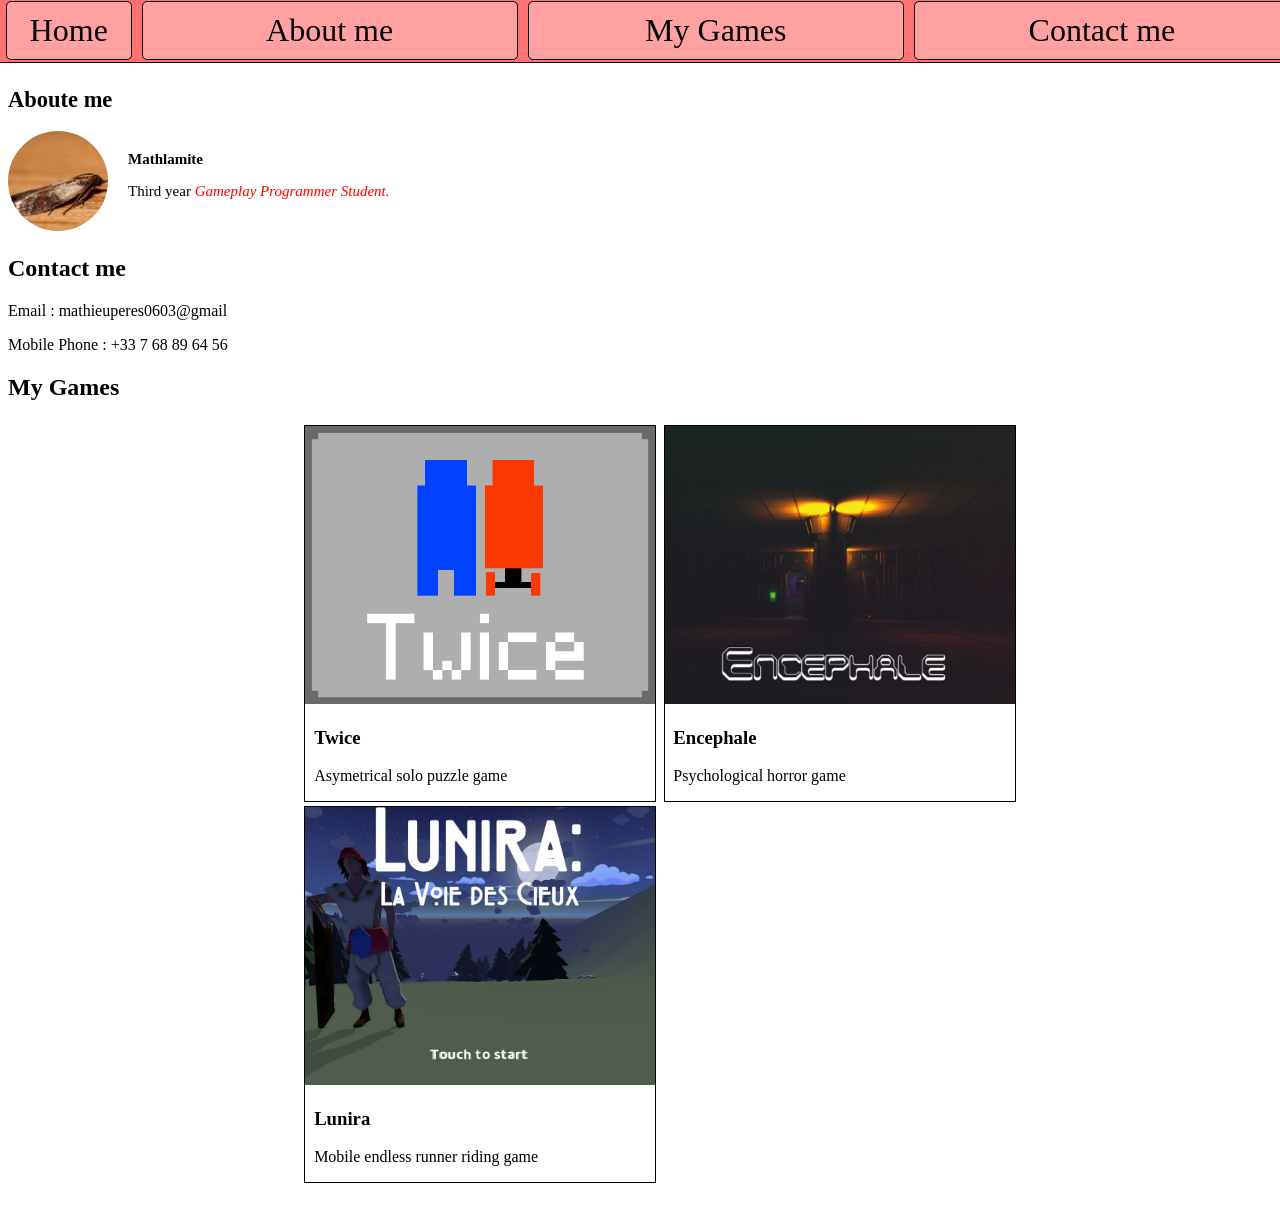
==== commit 8be8eaf8: "Revert "s" This reverts commit 63d6fa0e86fac6eda07b065d551d7b23841a5222." ====
--- a/HTML/index.html
+++ b/HTML/index.html
@@ -1,254 +1,147 @@
 <!DOCTYPE html>
-<html lang="fr">
+<html lang="en">
 <head>
-<meta charset="UTF-8">
-<meta name="viewport" content="width=device-width, initial-scale=1.0">
-<title>Mathieu — Programmeur Gameplay</title>
-<meta name="description" content="Portfolio de Mathieu, programmeur gameplay Unity/C# — character controllers, IA de jeu, animation procédurale et audio.">
-<link rel="preconnect" href="https://fonts.googleapis.com">
-<link rel="preconnect" href="https://fonts.gstatic.com" crossorigin>
-<link href="https://fonts.googleapis.com/css2?family=Space+Grotesk:wght@500;600;700&family=Inter:wght@400;500;600&display=swap" rel="stylesheet">
-<link rel="stylesheet" href="style.css">
+    <meta charset="UTF-8">
+    <meta name="viewport" content="width=device-width, initial-scale=1.0">
+    <title>Mathieu Peres</title>
 </head>
 <body>
-
-<!-- ============ HEADER / NAV ============ -->
-<header class="site-header">
-  <div class="header-inner">
-    <a href="#top" class="logo">Mathieu<span class="dot">.</span></a>
-
-    <nav class="main-nav" id="main-nav">
-      <a href="#apropos">À propos</a>
-      <a href="#projets">Projets</a>
-      <a href="#itch">Jeux</a>
-      <a href="#contact">Contact</a>
+    <nav class="menu">
+        <ul class="buttons">
+            <li class="homebutton"><a href="#">Home</a></li>
+            <li class="otherbutton"><a href="#section-aboutme">About me</a></li>
+            <li class="otherbutton"><a href="#section-mygames">My Games</a></li>
+            <li class="otherbutton"><a href="#section-contactme">Contact me</a></li>
+        </ul>
+    </nav>
+    
+    <nav class="aboutme">
+        <h2 id="section-aboutme">Aboute me</h2>
+        <img src="Images/pp.png" alt="Profile Picture">
+        <p class="username">Mathlamite</p>
+        <p>Third year <em>Gameplay Programmer Student.</em></p>    
     </nav>
 
-    <button class="nav-toggle" id="nav-toggle" aria-label="Ouvrir le menu" aria-expanded="false">
-      <span></span><span></span><span></span>
-    </button>
-  </div>
-</header>
+    <nav class="contactme">
+        <h2 id="section-contactme">Contact me</h2>
+        <p>Email : mathieuperes0603@gmail</p>
+        <p>Mobile Phone : +33 7 68 89 64 56</p>
+    </nav>
 
-<main id="top">
+    <nav class="mygames">
+        <h2 id="section-mygames">My Games</h2>
+        <ol>
+            <ul>
+                <li>
+                    <img src="Images/Twice.png" alt="Twice">
+                    <h3>Twice</h3>
+                    <p class="description">Asymetrical solo puzzle game</p>
+                </li>
+                <li>
+                    <img src="Images/Lunira.png" alt="Twice">
+                    <h3>Lunira</h3>
+                    <p class="description">Mobile endless runner riding  game</p>
+                </li>
+            </ul>
+            <ul>
+                <li>
+                    <img src="Images/Encephale.png" alt="Encephale">
+                    <h3>Encephale</h3>
+                    <p class="description">Psychological horror game</p>
+                </li>
+            </ul>
+        </ol>
+    </nav>
+</body>
+<style>
+    .aboutme {
+        padding: 20px 0px;
+    }
 
-  <!-- ============ HERO ============ -->
-  <section class="hero">
-    <canvas id="hero-canvas" aria-hidden="true"></canvas>
-    <div class="hero-content">
-      <p class="hero-kicker">Programmeur gameplay — Unity / C#</p>
-      <h1 class="hero-title">Je construis des systèmes de jeu qui se sentent bien en main.</h1>
-      <p class="hero-lead">
-        Character controllers, IA de jeu, animation procédurale et intégration audio.
-        Je travaille sur les couches invisibles qui rendent un jeu agréable à jouer.
-      </p>
-      <div class="hero-actions">
-        <!-- TODO: remplace par ton lien itch.io -->
-        <a class="btn btn-primary" href="https://TON-PSEUDO.itch.io" target="_blank" rel="noopener">Voir mes jeux sur itch.io</a>
-        <a class="btn btn-ghost" href="#projets">Voir mes projets</a>
-      </div>
-    </div>
-  </section>
+    .menu {
+        width: 100%;
+        position: fixed;
+    }
+    .menu ul {
+        border: 1px solid black;
+        list-style: none;
+        display: flex;
+        padding: 2px;
+        background-color: rgb(255, 114, 114);
+        margin: -10px;
+    }
 
-  <!-- ============ À PROPOS ============ -->
-  <section class="section" id="apropos">
-    <div class="section-inner about-grid">
-      <div class="about-text">
-        <h2>À propos</h2>
-        <p>
-          Je suis programmeur gameplay, spécialisé dans les systèmes qui définissent la sensation
-          de jeu : contrôleurs de personnage, intelligence artificielle, animation procédurale
-          et son. Mon terrain de jeu, c'est Unity et C#.
-        </p>
-        <p>
-          Je m'intéresse particulièrement aux traversées rapides façon Titanfall / Mirror's Edge,
-          au combat fluide façon Arkham / Sifu, et à tout ce qui touche au comportement des
-          ennemis — de la simple charge à la prédiction de trajectoire.
-        </p>
-        <p>
-          <!-- TODO: ajuste selon ta situation actuelle (stage, dispo, etc.) -->
-          Actuellement à la recherche d'un poste / stage à partir d'octobre 2026.
-        </p>
-      </div>
+    .buttons li{
+        border: 1px solid black;
+        border-radius: 5px;
+        padding: 10px 20px;
+        font-size: xx-large;
+        background-color: rgb(255, 161, 161);
+        margin: 0px 5px;
+    }
+    .buttons li a {
+        align-items: center;
+    }
+    .homebutton {
+        width: 25%;
+    }
+    .otherbutton{
+        width: 100%;
+    }
 
-      <div class="about-skills">
-        <h3>Compétences</h3>
-        <ul class="skill-list">
-          <li><span>Langages</span>C#, HLSL (bases)</li>
-          <li><span>Moteur</span>Unity</li>
-          <li><span>Systèmes</span>Character controllers, physique de mouvement, IA de jeu</li>
-          <li><span>Animation</span>IK procédurale, locomotion, game feel</li>
-          <li><span>Audio</span>Intégration FMOD (3D, VCA, paramètres globaux)</li>
-          <li><span>Outils</span>Git / Git LFS, GitHub</li>
-        </ul>
-      </div>
-    </div>
-  </section>
+    .menu li a {
+        color: black;
+        text-align: center;
+        text-decoration: none;
+        display: block;
+        width: 100%;  
+        height: 100%;
+        box-sizing: border-box;
+    }
 
-  <!-- ============ PROJETS DÉTAILLÉS ============ -->
-  <section class="section section-alt" id="projets">
-    <div class="section-inner">
-      <h2>Projets</h2>
-
-      <!-- PROJET 1 -->
-      <article class="project">
-        <div class="project-media">
-          <!-- TODO: remplace par un gif/screenshot du grapple swing -->
-          <img src="images/projet-grapple.jpg" alt="Capture du personnage en train de swing au grappin" loading="lazy">
-        </div>
-        <div class="project-body">
-          <p class="project-tag">Projet portfolio — en cours</p>
-          <h3>Grapple Swing & Character Controller</h3>
-          <p>
-            Un jeu de grappin construit sur un character controller maison : course, accroupi,
-            glisse dépendante de la pente. L'architecture physique repose sur une vélocité
-            persistante et une machine à états (Grounded / Airborne / Sliding), avec un calcul
-            cinématique de la hauteur de saut. L'objectif est de rendre l'intégration du grappin
-            aussi simple que possible une fois cette base posée.
-          </p>
-          <div class="project-tech">
-            <span>Unity</span><span>C#</span><span>Physique</span><span>State machine</span>
-          </div>
-          <div class="project-links">
-            <!-- TODO: liens réels -->
-            <a href="#" target="_blank" rel="noopener">GitHub</a>
-            <a href="#" target="_blank" rel="noopener">Jouer sur itch.io</a>
-          </div>
-        </div>
-      </article>
-
-      <!-- PROJET 2 -->
-      <article class="project project-reverse">
-        <div class="project-media">
-          <img src="images/projet-guardians.jpg" alt="Capture de Guardian's Awakening" loading="lazy">
-        </div>
-        <div class="project-body">
-          <p class="project-tag">Projet d'école — 6 personnes</p>
-          <h3>Guardian's Awakening</h3>
-          <p>
-            Roguelite / dungeon crawler narratif réalisé en 3e année. J'y étais seul programmeur
-            gameplay : génération de donjon, système de minimap (rooms partageant l'origine du
-            monde via un RoomRegistry), et l'ensemble du code de jeu.
-          </p>
-          <div class="project-tech">
-            <span>Unity</span><span>C#</span><span>Génération procédurale</span>
-          </div>
-          <div class="project-links">
-            <a href="#" target="_blank" rel="noopener">Jouer sur itch.io</a>
-          </div>
-        </div>
-      </article>
-
-      <!-- PROJET 3 -->
-      <article class="project">
-        <div class="project-media">
-          <img src="images/projet-ia-foot.jpg" alt="Visualisation de l'IA d'un bot de football" loading="lazy">
-        </div>
-        <div class="project-body">
-          <p class="project-tag">Recherche personnelle</p>
-          <h3>IA de bot — jeu de football</h3>
-          <p>
-            Exploration de plusieurs architectures d'IA pour un bot de football en Unity :
-            comportements de prise de décision, prédiction de trajectoire et simulation de
-            physique isolée pour anticiper les rebonds du ballon.
-          </p>
-          <div class="project-tech">
-            <span>Unity</span><span>C#</span><span>IA</span><span>Physics.Simulate</span>
-          </div>
-          <div class="project-links">
-            <a href="#" target="_blank" rel="noopener">GitHub</a>
-          </div>
-        </div>
-      </article>
-
-      <!-- PROJET 4 -->
-      <article class="project project-reverse">
-        <div class="project-media">
-          <img src="images/projet-ik.jpg" alt="Système de locomotion IK sur un quadrupède" loading="lazy">
-        </div>
-        <div class="project-body">
-          <p class="project-tag">Recherche personnelle</p>
-          <h3>Locomotion procédurale — quadrupède</h3>
-          <p>
-            Système d'IK procédural pour la démarche d'un quadrupède, basé sur des
-            TwoBoneIKConstraint et des paires de pattes en diagonale. A demandé de résoudre le
-            calage au sol au démarrage, la cohérence des cycles départ/arrêt, et la
-            synchronisation des pas.
-          </p>
-          <div class="project-tech">
-            <span>Unity</span><span>Animation Rigging</span><span>IK</span>
-          </div>
-          <div class="project-links">
-            <a href="#" target="_blank" rel="noopener">GitHub</a>
-          </div>
-        </div>
-      </article>
-
-    </div>
-  </section>
-
-  <!-- ============ JEUX ITCH.IO ============ -->
-  <section class="section" id="itch">
-    <div class="section-inner">
-      <h2>Jeux sur itch.io</h2>
-      <p class="section-lead">
-        Prototypes, game jams et petits projets solo — tout est jouable directement dans le navigateur.
-      </p>
-
-      <div class="itch-grid">
-        <!-- TODO: dupliquer ce bloc pour chaque jeu, remplacer image/titre/lien -->
-        <a class="itch-card" href="https://TON-PSEUDO.itch.io/jeu-1" target="_blank" rel="noopener">
-          <img src="images/itch-jeu-1.jpg" alt="" loading="lazy">
-          <div class="itch-card-body">
-            <h3>Nom du jeu</h3>
-            <p>Une phrase pour décrire le jeu et son mécanisme central.</p>
-          </div>
-        </a>
-
-        <a class="itch-card" href="https://TON-PSEUDO.itch.io/jeu-2" target="_blank" rel="noopener">
-          <img src="images/itch-jeu-2.jpg" alt="" loading="lazy">
-          <div class="itch-card-body">
-            <h3>Nom du jeu</h3>
-            <p>Une phrase pour décrire le jeu et son mécanisme central.</p>
-          </div>
-        </a>
-
-        <a class="itch-card" href="https://TON-PSEUDO.itch.io/jeu-3" target="_blank" rel="noopener">
-          <img src="images/itch-jeu-3.jpg" alt="" loading="lazy">
-          <div class="itch-card-body">
-            <h3>Nom du jeu</h3>
-            <p>Une phrase pour décrire le jeu et son mécanisme central.</p>
-          </div>
-        </a>
-      </div>
-
-      <a class="btn btn-ghost itch-see-all" href="https://TON-PSEUDO.itch.io" target="_blank" rel="noopener">
-        Voir tous mes jeux sur itch.io →
-      </a>
-    </div>
-  </section>
-
-  <!-- ============ CONTACT ============ -->
-  <section class="section section-alt" id="contact">
-    <div class="section-inner contact-inner">
-      <h2>Contact</h2>
-      <p class="section-lead">Ouvert aux opportunités de stage / poste à partir d'octobre 2026.</p>
-      <div class="contact-links">
-        <!-- TODO: remplace par tes vraies infos -->
-        <a href="mailto:ton.email@example.com">ton.email@example.com</a>
-        <a href="https://linkedin.com/in/ton-profil" target="_blank" rel="noopener">LinkedIn</a>
-        <a href="https://github.com/ton-pseudo" target="_blank" rel="noopener">GitHub</a>
-        <a href="https://TON-PSEUDO.itch.io" target="_blank" rel="noopener">itch.io</a>
-      </div>
-    </div>
-  </section>
-
-</main>
-
-<footer class="site-footer">
-  <p>&copy; <span id="year"></span> Mathieu — Programmeur Gameplay</p>
-</footer>
-
-<script src="script.js"></script>
-</body>
-</html>
+    .aboutme img {
+        width: 100px;
+        border-radius: 50px;
+        float: left;
+        margin-right: 20px  ;
+    }
+    .username {
+        font-weight: bold; 
+        padding-top: 20px;
+    }
+    .aboutme {
+        font-size: 15px;
+        padding-top: 60px; 
+    }
+    em {
+        color: red;
+    }
+    h1 {
+        text-align: center;
+    }
+    .mygames ol {
+        display: flex;
+        margin-left: 20%;
+        margin-right: 20%;
+    }
+    .mygames ul {
+        padding: 0.5%;
+        width: 100%;
+    }
+    .mygames li {
+        border: 1px solid black;
+        list-style: none;
+        margin-bottom: 1%;
+    }
+    .mygames img {
+        width: 100%;
+    }
+    .mygames p {
+        padding-left: 2.5%;
+    }
+    .mygames h3 {
+        padding-left: 2.5%;
+        padding-bottom: 0%;
+    }
+</style>
+</html>
